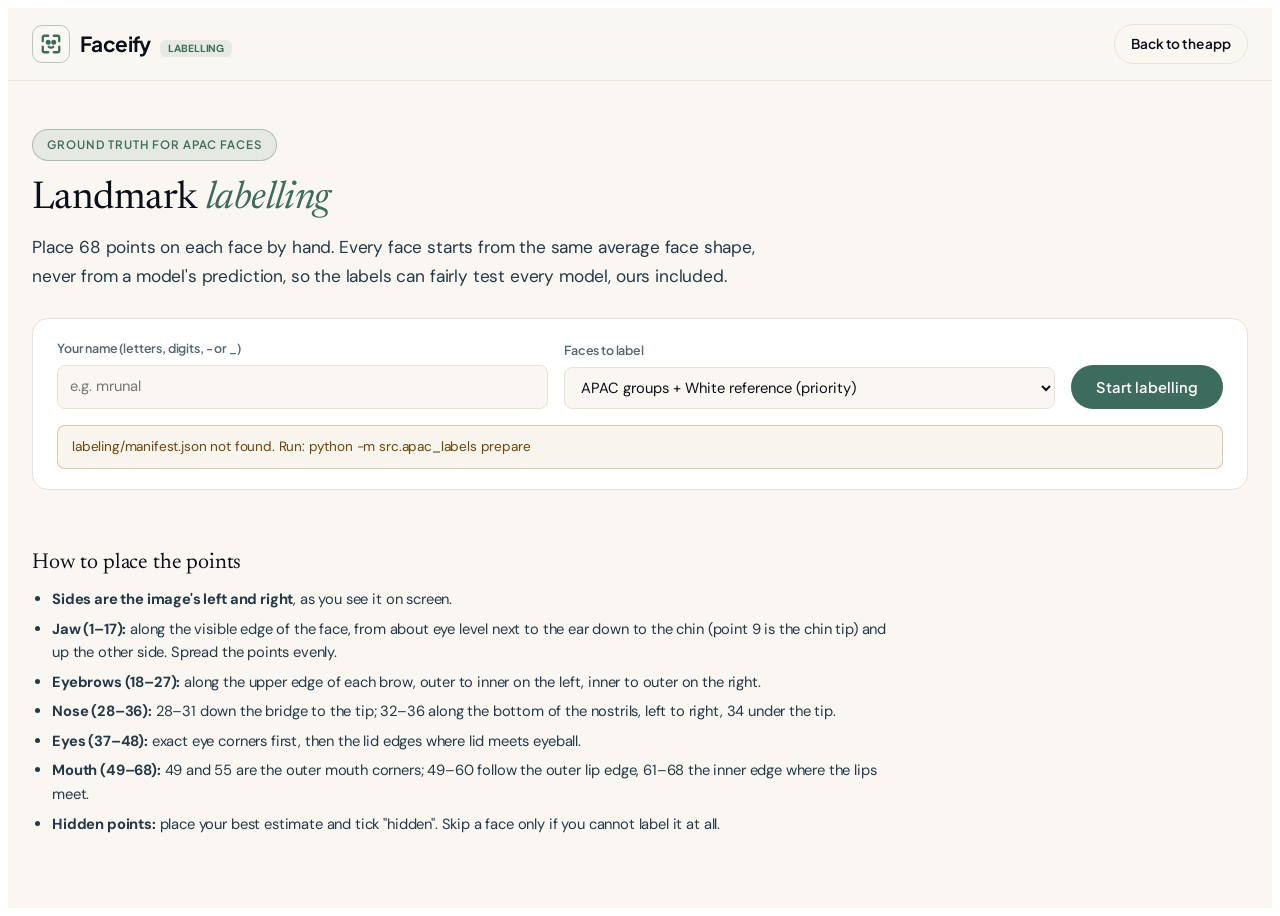
==== web/label.html @ a15f0c6a "Add a landmark labelling tool and per-group accuracy evaluation for APAC faces - web/label.html: 68-" ====
<!DOCTYPE html>
<html lang="en">
<head>
  <meta charset="UTF-8">
  <meta name="viewport" content="width=device-width, initial-scale=1.0">
  <title>Faceify | Landmark Labelling</title>
  <link rel="preconnect" href="https://fonts.googleapis.com">
  <link rel="preconnect" href="https://fonts.gstatic.com" crossorigin>
  <link href="https://fonts.googleapis.com/css2?family=DM+Sans:opsz,wght@9..40,400;9..40,500;9..40,600;9..40,700&family=Newsreader:ital,opsz,wght@0,6..72,400;0,6..72,500;1,6..72,400&family=Plus+Jakarta+Sans:wght@500;600;700&family=JetBrains+Mono:wght@400;500&display=swap" rel="stylesheet">
  <link rel="stylesheet" href="./styles/main.css">
  <link rel="stylesheet" href="./styles/label.css">
</head>
<body>
<div id="faceify-landmark-app">

  <header class="fcf-nav">
    <div class="fcf-container fcf-nav-inner">
      <a href="./index.html" class="fcf-logo">
        <div class="fcf-logo-icon">
          <svg width="22" height="22" viewBox="0 0 24 24" fill="none" stroke="currentColor" stroke-width="2.5" stroke-linecap="round" stroke-linejoin="round">
            <path d="M9 3H5a2 2 0 0 0-2 2v4m0 6v4a2 2 0 0 0 2 2h4m6 0h4a2 2 0 0 0 2-2v-4m0-6V5a2 2 0 0 0-2-2h-4"></path>
            <circle cx="9" cy="10" r="1.5" fill="currentColor"></circle>
            <circle cx="15" cy="10" r="1.5" fill="currentColor"></circle>
            <path d="M9.5 15a3.5 3.5 0 0 0 5 0"></path>
          </svg>
        </div>
        <div>
          <span class="fcf-logo-text">Faceify</span>
          <span class="fcf-logo-pill">Labelling</span>
        </div>
      </a>
      <div class="fcf-nav-cta-wrap">
        <a href="./index.html" class="fcf-btn fcf-btn-secondary fcf-btn-sm">Back to the app</a>
      </div>
    </div>
  </header>

  <main class="fcf-container lbl-page">

    <section class="lbl-intro">
      <div class="fcf-badge">Ground truth for APAC faces</div>
      <h1 class="fcf-title-md">Landmark <span class="fcf-cyan-text">labelling</span></h1>
      <p class="fcf-subtitle lbl-lead">
        Place 68 points on each face by hand. Every face starts from the same average face shape, never from a
        model's prediction, so the labels can fairly test every model, ours included.
      </p>
    </section>

    <!-- Setup -->
    <section class="lbl-setup" id="lbl-setup">
      <div class="lbl-field">
        <label for="lbl-annotator">Your name (letters, digits, - or _)</label>
        <input id="lbl-annotator" type="text" maxlength="40" autocomplete="off" placeholder="e.g. mrunal">
      </div>
      <div class="lbl-field">
        <label for="lbl-queue">Faces to label</label>
        <select id="lbl-queue">
          <option value="priority">APAC groups + White reference (priority)</option>
          <option value="all">All groups</option>
          <option value="second">Second opinion: faces someone else labelled</option>
          <option value="mine">Review my saved faces</option>
        </select>
      </div>
      <button class="fcf-btn fcf-btn-primary" id="lbl-start">Start labelling</button>
      <div class="lbl-server-note" id="lbl-server-note" hidden></div>
    </section>

    <section class="lbl-progress" id="lbl-progress" aria-label="Progress per group"></section>

    <!-- Workspace -->
    <section class="lbl-workspace" id="lbl-workspace" hidden>
      <div class="lbl-stage-wrap">
        <div class="lbl-stage-bar">
          <div class="lbl-face-meta">
            <span class="lbl-face-group" id="lbl-face-group">—</span>
            <span class="lbl-face-count" id="lbl-face-count">—</span>
          </div>
          <div class="lbl-tools">
            <button class="lbl-tool" id="lbl-zoom-out" title="Zoom out (-)">−</button>
            <button class="lbl-tool" id="lbl-zoom-fit" title="Fit (F)">Fit</button>
            <button class="lbl-tool" id="lbl-zoom-in" title="Zoom in (+)">+</button>
            <button class="lbl-tool" id="lbl-pan" title="Pan mode for touch screens (hold Space with a mouse)">Pan</button>
            <label class="lbl-check"><input type="checkbox" id="lbl-lines" checked> Lines</label>
            <label class="lbl-check"><input type="checkbox" id="lbl-numbers"> Numbers</label>
          </div>
        </div>
        <div class="lbl-stage" id="lbl-stage">
          <canvas id="lbl-canvas"></canvas>
          <canvas id="lbl-loupe" class="lbl-loupe" width="180" height="180"></canvas>
        </div>
        <p class="lbl-hint">
          <strong>Click</strong> to put the highlighted point there (then the next point is highlighted).
          <strong>Drag</strong> any point to move it. <strong>Scroll</strong> to zoom, <strong>Space + drag</strong> or right-drag to pan.
        </p>
      </div>

      <aside class="lbl-panel">
        <div class="lbl-card">
          <div class="fcf-metric-label">Current point</div>
          <div class="lbl-point-title"><span id="lbl-point-num">1</span> <span class="lbl-point-of">of 68</span></div>
          <div class="lbl-point-region" id="lbl-point-region">Jawline</div>
          <p class="lbl-point-desc" id="lbl-point-desc">—</p>
          <svg class="lbl-ref" id="lbl-ref" viewBox="-0.55 -0.5 1.1 1.05" aria-label="Where the current point is on a face"></svg>
          <div class="lbl-ref-sides"><span>image left</span><span>image right</span></div>
          <div class="lbl-row">
            <button class="fcf-btn fcf-btn-secondary fcf-btn-sm" id="lbl-prev-pt" title="Previous point (P or Shift+Tab)">← Point</button>
            <button class="fcf-btn fcf-btn-secondary fcf-btn-sm" id="lbl-next-pt" title="Next point (N or Tab)">Point →</button>
          </div>
          <label class="lbl-check lbl-occ"><input type="checkbox" id="lbl-occluded"> This point is hidden (O) — place your best estimate</label>
        </div>

        <div class="lbl-card">
          <div class="lbl-stats">
            <div><span class="fcf-metric-label">Moved</span><strong id="lbl-moved">0 / 68</strong></div>
            <div><span class="fcf-metric-label">Time</span><strong id="lbl-timer">0:00</strong></div>
          </div>
          <div class="lbl-row">
            <button class="fcf-btn fcf-btn-secondary fcf-btn-sm" id="lbl-undo" title="Undo (Ctrl+Z)">Undo</button>
            <button class="fcf-btn fcf-btn-secondary fcf-btn-sm" id="lbl-reset" title="Back to the starting shape">Reset</button>
          </div>
          <button class="fcf-btn fcf-btn-primary lbl-save" id="lbl-save" title="Save and next face (Enter)">Save &amp; next face</button>
          <div class="lbl-row">
            <button class="fcf-btn fcf-btn-secondary fcf-btn-sm" id="lbl-prev-face">← Face</button>
            <button class="fcf-btn fcf-btn-secondary fcf-btn-sm" id="lbl-next-face">Face →</button>
          </div>
          <div class="lbl-skip">
            <select id="lbl-skip-reason" aria-label="Reason for skipping">
              <option value="no_face">No face / wrong crop</option>
              <option value="multiple_faces">Several faces</option>
              <option value="too_occluded">Face mostly hidden</option>
              <option value="too_blurry">Too blurry to label</option>
              <option value="not_a_photo">Not a photo</option>
              <option value="other">Other</option>
            </select>
            <button class="fcf-btn fcf-btn-secondary fcf-btn-sm" id="lbl-skip">Skip face</button>
          </div>
          <div class="lbl-status" id="lbl-status" role="status"></div>
        </div>

        <details class="lbl-card lbl-keys">
          <summary>Keyboard shortcuts</summary>
          <dl>
            <dt>Enter</dt><dd>save &amp; next face</dd>
            <dt>N / Tab</dt><dd>next point</dd>
            <dt>P / Shift+Tab</dt><dd>previous point</dd>
            <dt>Arrows</dt><dd>nudge point 0.5 px (Shift: 2 px)</dd>
            <dt>O</dt><dd>mark point hidden</dd>
            <dt>Ctrl+Z</dt><dd>undo</dd>
            <dt>+ / − / F</dt><dd>zoom in / out / fit</dd>
          </dl>
        </details>

        <button class="fcf-btn fcf-btn-secondary fcf-btn-sm lbl-export" id="lbl-export">Download my labels (JSON)</button>
      </aside>
    </section>

    <section class="lbl-guide">
      <h2 class="fcf-title-sm">How to place the points</h2>
      <ul>
        <li><strong>Sides are the image's left and right</strong>, as you see it on screen.</li>
        <li><strong>Jaw (1–17):</strong> along the visible edge of the face, from about eye level next to the ear down
          to the chin (point 9 is the chin tip) and up the other side. Spread the points evenly.</li>
        <li><strong>Eyebrows (18–27):</strong> along the upper edge of each brow, outer to inner on the left, inner to outer on the right.</li>
        <li><strong>Nose (28–36):</strong> 28–31 down the bridge to the tip; 32–36 along the bottom of the nostrils, left to right, 34 under the tip.</li>
        <li><strong>Eyes (37–48):</strong> exact eye corners first, then the lid edges where lid meets eyeball.</li>
        <li><strong>Mouth (49–68):</strong> 49 and 55 are the outer mouth corners; 49–60 follow the outer lip edge, 61–68 the inner edge where the lips meet.</li>
        <li><strong>Hidden points:</strong> place your best estimate and tick "hidden". Skip a face only if you cannot label it at all.</li>
      </ul>
    </section>
  </main>
</div>
<script src="./js/label-app.js"></script>
</body>
</html>
---- web/styles/main.css ----
/**
 * Faceify AI Facial Landmark Analysis - Design System
 * ---------------------------------------------------
 * Warm editorial theme: cream paper (#FAF7F2), ink text (#0A0F1A), sage accent (#3D6B5E),
 * Newsreader serif display type over DM Sans body text, hairline borders, pill buttons.
 * Overlay colours (landmarks drawn on photos) stay saturated so they read on skin tones.
 */

:root {
  --faceify-bg-primary: #FAF7F2;
  --faceify-bg-darker: #FFFFFF;
  --faceify-bg-card: #F5F0E8;
  --faceify-bg-card-hover: #EFE8DC;
  --faceify-bg-input: #F5F0E8;
  --faceify-ink-bg: #0A0F1A;
  --faceify-on-ink: #FAF7F2;

  --faceify-cyan: #3D6B5E;
  --faceify-cyan-glow: rgba(61, 107, 94, 0.10);
  --faceify-sage-dark: #2E5A4E;
  --faceify-blue: #243847;
  --faceify-blue-light: #6B9E8F;
  --faceify-emerald: #2F7A55;
  --faceify-emerald-glow: rgba(47, 122, 85, 0.10);
  --faceify-amber: #A1660F;
  --faceify-crimson: #B4443A;

  --faceify-overlay-mp: #00B8D4;
  --faceify-overlay-mp-soft: rgba(0, 184, 212, 0.4);
  --faceify-overlay-gt: #10B981;
  --faceify-overlay-err: #EF4444;

  --faceify-text-primary: #0A0F1A;
  --faceify-text-secondary: #243847;
  --faceify-text-muted: #56656F;
  --faceify-text-dim: #6F7C85;

  --faceify-border: #E8E2D8;
  --faceify-border-cyan: rgba(61, 107, 94, 0.35);
  --faceify-border-active: #3D6B5E;

  --faceify-radius-sm: 8px;
  --faceify-radius-md: 12px;
  --faceify-radius-lg: 16px;
  --faceify-radius-xl: 20px;
  --faceify-radius-full: 9999px;

  --faceify-shadow-sm: 0 1px 2px rgba(10, 15, 26, 0.04);
  --faceify-shadow-md: 0 8px 24px rgba(10, 15, 26, 0.06);
  --faceify-shadow-lg: 0 16px 40px rgba(10, 15, 26, 0.07);
  --faceify-shadow-glow: 0 0 0 rgba(0, 0, 0, 0);

  --faceify-font: "DM Sans", system-ui, -apple-system, "Segoe UI", Roboto, Helvetica, Arial, sans-serif;
  --faceify-font-display: "Newsreader", Georgia, "Times New Roman", serif;
  --faceify-font-ui: "Plus Jakarta Sans", "DM Sans", system-ui, sans-serif;
  --faceify-font-mono: "JetBrains Mono", ui-monospace, SFMono-Regular, Menlo, Consolas, monospace;
}

/* Reset & Scoped Container */
#faceify-landmark-app {
  background-color: var(--faceify-bg-primary);
  color: var(--faceify-text-primary);
  font-family: var(--faceify-font);
  line-height: 1.6;
  letter-spacing: -0.01em;
  -webkit-font-smoothing: antialiased;
  min-height: 100vh;
  box-sizing: border-box;
  overflow-x: hidden;
}

#faceify-landmark-app *,
#faceify-landmark-app *::before,
#faceify-landmark-app *::after {
  box-sizing: inherit;
}

/* Typography Helpers */
.fcf-container {
  max-width: 1280px;
  margin: 0 auto;
  padding: 0 24px;
}

.fcf-section-header {
  text-align: center;
  margin-bottom: 48px;
}

.fcf-badge {
  display: inline-flex;
  align-items: center;
  gap: 8px;
  padding: 6px 14px;
  border-radius: var(--faceify-radius-full);
  font-size: 0.8rem;
  font-weight: 600;
  text-transform: uppercase;
  letter-spacing: 0.08em;
  background: var(--faceify-cyan-glow);
  color: var(--faceify-cyan);
  border: 1px solid var(--faceify-border-cyan);
  margin-bottom: 16px;
  font-family: var(--faceify-font-ui);
  font-size: 0.72rem;
}

.fcf-badge-emerald {
  background: var(--faceify-emerald-glow);
  color: var(--faceify-emerald);
  border-color: rgba(47, 122, 85, 0.3);
}

.fcf-badge-amber {
  background: rgba(161, 102, 15, 0.08);
  color: var(--faceify-amber);
  border-color: rgba(161, 102, 15, 0.3);
}

.fcf-title-lg {
  font-family: var(--faceify-font-display);
  font-size: 3.6rem;
  font-weight: 400;
  line-height: 1.08;
  letter-spacing: -0.02em;
  margin: 0 0 20px 0;
  color: var(--faceify-text-primary);
  text-wrap: balance;
}

.fcf-title-md {
  font-family: var(--faceify-font-display);
  font-size: 2.4rem;
  font-weight: 400;
  line-height: 1.15;
  letter-spacing: -0.015em;
  margin: 0 0 12px 0;
  color: var(--faceify-text-primary);
  text-wrap: balance;
}

.fcf-title-sm {
  font-family: var(--faceify-font-display);
  font-size: 1.35rem;
  font-weight: 400;
  margin: 0 0 8px 0;
  color: var(--faceify-text-primary);
}

.fcf-subtitle {
  font-size: 1.08rem;
  line-height: 1.65;
  color: var(--faceify-text-secondary);
  max-width: 720px;
  margin: 0 auto;
}

.fcf-cyan-text {
  color: var(--faceify-cyan);
}

.fcf-title-lg .fcf-cyan-text,
.fcf-title-md .fcf-cyan-text {
  font-style: italic;
}

/* Buttons */
.fcf-btn {
  display: inline-flex;
  align-items: center;
  justify-content: center;
  gap: 10px;
  padding: 12px 24px;
  font-family: var(--faceify-font-ui);
  font-size: 0.92rem;
  font-weight: 600;
  border-radius: var(--faceify-radius-full);
  text-decoration: none;
  cursor: pointer;
  transition: all 0.2s ease;
  border: 1px solid transparent;
}

.fcf-btn-primary {
  background: var(--faceify-cyan);
  color: var(--faceify-on-ink);
  box-shadow: var(--faceify-shadow-sm);
}

.fcf-btn-primary:hover {
  background: var(--faceify-sage-dark);
  transform: translateY(-1px);
  box-shadow: var(--faceify-shadow-md);
}

.fcf-btn-secondary {
  background: transparent;
  color: var(--faceify-text-primary);
  border: 1px solid var(--faceify-border);
}

.fcf-btn-secondary:hover {
  background: var(--faceify-bg-card);
  border-color: #D9D1C3;
  transform: translateY(-1px);
}

.fcf-btn-outline {
  background: transparent;
  color: var(--faceify-cyan);
  border: 1px solid var(--faceify-border-cyan);
}

.fcf-btn-outline:hover {
  background: var(--faceify-cyan-glow);
}

.fcf-btn-sm {
  padding: 8px 16px;
  font-size: 0.85rem;
}

/* ==============================================================
   1. NAVIGATION BAR
   ============================================================== */
.fcf-nav {
  position: sticky;
  top: 0;
  z-index: 100;
  background: rgba(250, 247, 242, 0.88);
  backdrop-filter: blur(16px);
  -webkit-backdrop-filter: blur(16px);
  border-bottom: 1px solid var(--faceify-border);
  padding: 16px 0;
}

.fcf-nav-inner {
  display: flex;
  align-items: center;
  justify-content: space-between;
}

.fcf-logo {
  display: flex;
  align-items: center;
  gap: 10px;
  text-decoration: none;
  color: var(--faceify-text-primary);
}

.fcf-logo-icon {
  width: 38px;
  height: 38px;
  border-radius: 10px;
  background: transparent;
  color: var(--faceify-cyan);
  border: 1px solid var(--faceify-border-cyan);
  display: flex;
  align-items: center;
  justify-content: center;
}

.fcf-logo-text {
  font-family: var(--faceify-font-ui);
  font-size: 1.3rem;
  font-weight: 700;
  letter-spacing: -0.03em;
}

.fcf-logo-pill {
  font-size: 0.65rem;
  text-transform: uppercase;
  background: var(--faceify-cyan-glow);
  color: var(--faceify-cyan);
  padding: 2px 8px;
  border-radius: 6px;
  margin-left: 6px;
  font-weight: 700;
}

.fcf-nav-links {
  display: flex;
  align-items: center;
  gap: 28px;
  list-style: none;
  margin: 0;
  padding: 0;
}

.fcf-nav-link {
  color: var(--faceify-text-secondary);
  text-decoration: none;
  font-family: var(--faceify-font-ui);
  font-size: 0.9rem;
  font-weight: 600;
  transition: color 0.2s;
  position: relative;
}

.fcf-nav-link:hover, .fcf-nav-link.active {
  color: var(--faceify-cyan);
}

.fcf-nav-cta-wrap {
  display: flex;
  align-items: center;
  gap: 16px;
}

.fcf-mobile-toggle {
  display: none;
  background: none;
  border: none;
  color: var(--faceify-text-primary);
  cursor: pointer;
  padding: 8px;
}

/* ==============================================================
   2. HERO SECTION
   ============================================================== */
.fcf-hero {
  padding: 88px 0 64px;
  position: relative;
}

.fcf-hero-grid {
  display: grid;
  grid-template-columns: 1.15fr 0.85fr;
  gap: 48px;
  align-items: center;
}

.fcf-hero-content {
  max-width: 640px;
}

.fcf-hero-actions {
  display: flex;
  gap: 16px;
  margin-top: 32px;
  flex-wrap: wrap;
}

.fcf-hero-preview {
  position: relative;
  border-radius: var(--faceify-radius-xl);
  background: var(--faceify-bg-card);
  border: 1px solid var(--faceify-border);
  box-shadow: var(--faceify-shadow-lg);
  overflow: hidden;
  padding: 12px;
}

.fcf-hero-canvas-wrap {
  position: relative;
  width: 100%;
  aspect-ratio: 1 / 1;
  border-radius: var(--faceify-radius-lg);
  overflow: hidden;
  background: var(--faceify-ink-bg);
  display: flex;
  align-items: center;
  justify-content: center;
}

.fcf-hero-canvas {
  width: 100%;
  height: 100%;
  display: block;
}

.fcf-hero-scan-line {
  position: absolute;
  top: 0;
  left: 0;
  right: 0;
  height: 2px;
  background: linear-gradient(90deg, transparent, var(--faceify-cyan), transparent);
  box-shadow: 0 0 16px var(--faceify-cyan);
  animation: fcf-scan 3.5s ease-in-out infinite;
  pointer-events: none;
}

@keyframes fcf-scan {
  0% { top: 0%; opacity: 0; }
  10% { opacity: 1; }
  90% { opacity: 1; }
  100% { top: 100%; opacity: 0; }
}

.fcf-hero-overlay-tag {
  position: absolute;
  bottom: 24px;
  left: 24px;
  background: rgba(10, 15, 26, 0.62);
  backdrop-filter: blur(8px);
  border: none;
  padding: 8px 14px;
  border-radius: var(--faceify-radius-md);
  font-size: 0.74rem;
  font-weight: 600;
  letter-spacing: 0.06em;
  text-transform: uppercase;
  color: var(--faceify-on-ink);
}

/* ==============================================================
   3. TRUST & PRIVACY BADGES
   ============================================================== */
.fcf-trust-bar {
  padding: 24px 0 48px;
}

.fcf-trust-grid {
  display: grid;
  grid-template-columns: repeat(4, 1fr);
  gap: 16px;
}

.fcf-trust-item {
  display: flex;
  align-items: center;
  gap: 14px;
  padding: 16px 20px;
  background: var(--faceify-bg-card);
  border: 1px solid var(--faceify-border);
  border-radius: var(--faceify-radius-md);
  transition: border-color 0.2s;
}

.fcf-trust-item:hover {
  border-color: var(--faceify-border-cyan);
}

.fcf-trust-icon {
  width: 40px;
  height: 40px;
  border-radius: 10px;
  background: var(--faceify-cyan-glow);
  color: var(--faceify-cyan);
  display: flex;
  align-items: center;
  justify-content: center;
  flex-shrink: 0;
}

.fcf-trust-title {
  font-size: 0.95rem;
  font-weight: 600;
  color: var(--faceify-text-primary);
  margin-bottom: 2px;
}

.fcf-trust-desc {
  font-size: 0.8rem;
  color: var(--faceify-text-muted);
  line-height: 1.3;
}

/* ==============================================================
   4. LIVE FACIAL LANDMARK DEMO (MAIN STUDIO)
   ============================================================== */
.fcf-studio-section {
  padding: 60px 0;
}

.fcf-studio-card {
  background: var(--faceify-bg-darker);
  border: 1px solid var(--faceify-border);
  border-radius: var(--faceify-radius-xl);
  box-shadow: var(--faceify-shadow-lg);
  overflow: hidden;
}

/* Studio Header & Source Switcher */
.fcf-studio-header {
  padding: 24px 32px;
  border-bottom: 1px solid var(--faceify-border);
  display: flex;
  align-items: center;
  justify-content: space-between;
  flex-wrap: wrap;
  gap: 16px;
  background: var(--faceify-bg-primary);
}

.fcf-tabs {
  display: flex;
  background: var(--faceify-bg-input);
  padding: 4px;
  border-radius: var(--faceify-radius-full);
  border: 1px solid var(--faceify-border);
  gap: 4px;
}

.fcf-tab-btn {
  background: transparent;
  border: none;
  color: var(--faceify-text-muted);
  font-size: 0.9rem;
  font-weight: 600;
  padding: 8px 18px;
  border-radius: var(--faceify-radius-full);
  font-family: var(--faceify-font-ui);
  cursor: pointer;
  display: flex;
  align-items: center;
  gap: 8px;
  transition: all 0.2s;
}

.fcf-tab-btn.active {
  background: var(--faceify-text-primary);
  color: var(--faceify-on-ink);
}

/* Model Selector Bar */
.fcf-model-select-bar {
  display: flex;
  align-items: center;
  gap: 16px;
  flex-wrap: wrap;
}

.fcf-model-pill {
  display: flex;
  align-items: center;
  gap: 8px;
  padding: 6px 14px;
  background: var(--faceify-bg-input);
  border: 1px solid var(--faceify-border);
  border-radius: var(--faceify-radius-md);
  font-size: 0.85rem;
  color: var(--faceify-text-secondary);
  cursor: pointer;
  transition: all 0.2s;
}

.fcf-model-pill.active {
  border-color: var(--faceify-cyan);
  background: var(--faceify-cyan-glow);
  color: var(--faceify-text-primary);
}

.fcf-compare-toggle {
  display: flex;
  align-items: center;
  gap: 8px;
  font-size: 0.85rem;
  font-weight: 600;
  color: var(--faceify-text-secondary);
  cursor: pointer;
}

.fcf-switch {
  position: relative;
  display: inline-block;
  width: 44px;
  height: 24px;
}

.fcf-switch input {
  opacity: 0;
  width: 0;
  height: 0;
}

.fcf-slider {
  position: absolute;
  cursor: pointer;
  top: 0; left: 0; right: 0; bottom: 0;
  background-color: var(--faceify-bg-input);
  border: 1px solid var(--faceify-border);
  transition: .3s;
  border-radius: 24px;
}

.fcf-slider:before {
  position: absolute;
  content: "";
  height: 16px;
  width: 16px;
  left: 3px;
  bottom: 3px;
  background-color: var(--faceify-text-muted);
  transition: .3s;
  border-radius: 50%;
}

input:checked + .fcf-slider {
  background-color: var(--faceify-cyan);
  border-color: var(--faceify-cyan);
}

input:checked + .fcf-slider:before {
  transform: translateX(20px);
  background-color: #FFFFFF;
}

/* Studio Canvas Workspace */
.fcf-studio-body {
  display: grid;
  grid-template-columns: 1fr 340px;
  min-height: 580px;
}

.fcf-viewport-area {
  position: relative;
  background: var(--faceify-bg-card);
  display: flex;
  flex-direction: column;
  align-items: center;
  justify-content: center;
  overflow: hidden;
  padding: 24px;
  border-right: 1px solid var(--faceify-border);
}

/* Single Viewport */
.fcf-canvas-stage {
  position: relative;
  max-width: 100%;
  max-height: 520px;
  display: flex;
  align-items: center;
  justify-content: center;
  border-radius: var(--faceify-radius-md);
  overflow: hidden;
  background: var(--faceify-ink-bg);
  box-shadow: var(--faceify-shadow-md);
}

.fcf-hidden-video, .fcf-hidden-img {
  display: none;
}

.fcf-primary-canvas {
  display: block;
  max-width: 100%;
  max-height: 520px;
  object-fit: contain;
}

/* Compare Split Mode */
.fcf-compare-stage {
  display: none;
  grid-template-columns: 1fr 1fr;
  gap: 16px;
  width: 100%;
}

.fcf-compare-panel {
  position: relative;
  background: var(--faceify-bg-darker);
  border: 1px solid var(--faceify-border);
  border-radius: var(--faceify-radius-md);
  overflow: hidden;
  display: flex;
  flex-direction: column;
}

.fcf-compare-label {
  padding: 8px 14px;
  font-size: 0.8rem;
  font-weight: 700;
  background: var(--faceify-bg-darker);
  color: var(--faceify-text-primary);
  border-bottom: 1px solid var(--faceify-border);
  display: flex;
  align-items: center;
  justify-content: space-between;
}

.fcf-compare-canvas {
  width: 100%;
  height: auto;
  aspect-ratio: 1 / 1;
  display: block;
}

/* Upload Dropzone */
.fcf-upload-dropzone {
  display: none;
  position: absolute;
  top: 24px; left: 24px; right: 24px; bottom: 24px;
  background: rgba(250, 247, 242, 0.96);
  backdrop-filter: blur(8px);
  border: 2px dashed var(--faceify-border-cyan);
  border-radius: var(--faceify-radius-lg);
  flex-direction: column;
  align-items: center;
  justify-content: center;
  text-align: center;
  padding: 32px;
  cursor: pointer;
  z-index: 10;
  transition: all 0.2s;
}

.fcf-upload-dropzone:hover, .fcf-upload-dropzone.dragover {
  border-color: var(--faceify-cyan);
  background: rgba(245, 240, 232, 0.98);
}

.fcf-upload-icon {
  width: 64px;
  height: 64px;
  border-radius: 16px;
  background: var(--faceify-cyan-glow);
  color: var(--faceify-cyan);
  display: flex;
  align-items: center;
  justify-content: center;
  margin-bottom: 16px;
}

/* Viewport Controls Bar */
.fcf-viewport-controls {
  position: absolute;
  bottom: 32px;
  background: rgba(255, 255, 255, 0.92);
  backdrop-filter: blur(12px);
  box-shadow: var(--faceify-shadow-md);
  border: 1px solid var(--faceify-border);
  border-radius: var(--faceify-radius-full);
  padding: 6px 14px;
  display: flex;
  align-items: center;
  gap: 12px;
  z-index: 5;
}

.fcf-icon-btn {
  background: transparent;
  border: none;
  color: var(--faceify-text-secondary);
  cursor: pointer;
  padding: 6px;
  border-radius: 50%;
  display: flex;
  align-items: center;
  justify-content: center;
  transition: all 0.2s;
}

.fcf-icon-btn:hover, .fcf-icon-btn.active {
  color: var(--faceify-cyan);
  background: var(--faceify-cyan-glow);
}

/* Right Metrics Sidebar */
.fcf-studio-sidebar {
  background: var(--faceify-bg-darker);
  padding: 24px;
  display: flex;
  flex-direction: column;
  gap: 20px;
  overflow-y: auto;
}

.fcf-metric-card {
  background: var(--faceify-bg-card);
  border: 1px solid var(--faceify-border);
  border-radius: var(--faceify-radius-md);
  padding: 16px;
}

.fcf-metric-label {
  font-size: 0.75rem;
  text-transform: uppercase;
  font-weight: 600;
  letter-spacing: 0.08em;
  font-family: var(--faceify-font-ui);
  color: var(--faceify-text-muted);
  margin-bottom: 6px;
  display: flex;
  justify-content: space-between;
  align-items: center;
}

.fcf-metric-val {
  font-family: var(--faceify-font-display);
  font-size: 1.85rem;
  font-weight: 400;
  color: var(--faceify-text-primary);
  line-height: 1.1;
  font-variant-numeric: tabular-nums;
}

.fcf-metric-sub {
  font-size: 0.78rem;
  color: var(--faceify-text-muted);
  margin-top: 4px;
}

/* Layer Toggle Checkboxes */
.fcf-layers-group {
  display: flex;
  flex-direction: column;
  gap: 10px;
}

.fcf-layer-check {
  display: flex;
  align-items: center;
  justify-content: space-between;
  font-size: 0.85rem;
  color: var(--faceify-text-secondary);
}

.fcf-layer-check label {
  cursor: pointer;
  display: flex;
  align-items: center;
  gap: 8px;
}

.fcf-dot-indicator {
  width: 10px;
  height: 10px;
  border-radius: 50%;
  display: inline-block;
}

/* ==============================================================
   5. GROUND TRUTH COMPARISON SECTION
   ============================================================== */
.fcf-gt-section {
  padding: 60px 0;
  background: var(--faceify-bg-card);
  border-top: 1px solid var(--faceify-border);
  border-bottom: 1px solid var(--faceify-border);
}

.fcf-gt-grid {
  display: grid;
  grid-template-columns: repeat(4, 1fr);
  gap: 20px;
  margin-bottom: 32px;
}

.fcf-gt-card {
  background: var(--faceify-bg-darker);
  border: 1px solid var(--faceify-border);
  border-radius: var(--faceify-radius-md);
  padding: 20px;
  position: relative;
  overflow: hidden;
}

.fcf-gt-card::before {
  content: "";
  position: absolute;
  top: 0; left: 0; right: 0; height: 3px;
  background: var(--faceify-cyan);
}

.fcf-gt-card-emerald::before {
  background: var(--faceify-emerald);
}

.fcf-gt-formula-box {
  background: var(--faceify-bg-darker);
  border: 1px solid var(--faceify-border);
  border-radius: var(--faceify-radius-md);
  padding: 20px 24px;
  margin-top: 24px;
  font-size: 0.88rem;
  color: var(--faceify-text-secondary);
  display: flex;
  align-items: center;
  justify-content: space-between;
  flex-wrap: wrap;
  gap: 16px;
}

/* ==============================================================
   6. DATASET BENCHMARK GALLERY
   ============================================================== */
.fcf-gallery-section {
  padding: 72px 0;
}

.fcf-gallery-grid {
  display: grid;
  grid-template-columns: repeat(4, 1fr);
  gap: 24px;
}

.fcf-gallery-card {
  background: var(--faceify-bg-card);
  border: 1px solid var(--faceify-border);
  border-radius: var(--faceify-radius-lg);
  overflow: hidden;
  transition: all 0.25s ease;
  display: flex;
  flex-direction: column;
}

.fcf-gallery-card:hover {
  border-color: var(--faceify-border-cyan);
  transform: translateY(-4px);
  box-shadow: var(--faceify-shadow-md);
}

.fcf-gallery-thumb-wrap {
  position: relative;
  width: 100%;
  aspect-ratio: 1 / 1;
  background: var(--faceify-ink-bg);
  overflow: hidden;
}

.fcf-gallery-img {
  width: 100%;
  height: 100%;
  object-fit: cover;
  transition: transform 0.3s;
}

.fcf-gallery-card:hover .fcf-gallery-img {
  transform: scale(1.04);
}

.fcf-gallery-tag {
  position: absolute;
  top: 12px;
  left: 12px;
  background: rgba(10, 15, 26, 0.62);
  backdrop-filter: blur(8px);
  padding: 4px 10px;
  border-radius: 8px;
  font-size: 0.68rem;
  font-weight: 600;
  letter-spacing: 0.06em;
  text-transform: uppercase;
  color: var(--faceify-on-ink);
  border: none;
}

.fcf-gallery-body {
  padding: 18px;
  display: flex;
  flex-direction: column;
  flex-grow: 1;
}

.fcf-gallery-title {
  font-family: var(--faceify-font-display);
  font-size: 1.2rem;
  font-weight: 400;
  color: var(--faceify-text-primary);
  margin-bottom: 4px;
}

.fcf-gallery-meta {
  font-size: 0.8rem;
  color: var(--faceify-text-muted);
  margin-bottom: 16px;
  line-height: 1.4;
}

.fcf-gallery-metrics-row {
  display: flex;
  justify-content: space-between;
  background: var(--faceify-bg-input);
  padding: 10px 12px;
  border-radius: var(--faceify-radius-sm);
  margin-bottom: 16px;
  font-size: 0.8rem;
}

/* Custom Dataset Upload Dropzone */
.fcf-dataset-upload-box {
  background: var(--faceify-bg-card);
  border: 1px dashed var(--faceify-border-cyan);
  border-radius: var(--faceify-radius-lg);
  padding: 24px;
  margin-top: 32px;
  text-align: center;
  display: flex;
  flex-direction: column;
  align-items: center;
  gap: 12px;
}

/* ==============================================================
   7. COORDINATES TABLE SECTION
   ============================================================== */
.fcf-coords-section {
  padding: 60px 0;
}

.fcf-coords-box {
  background: var(--faceify-bg-darker);
  border: 1px solid var(--faceify-border);
  border-radius: var(--faceify-radius-lg);
  overflow: hidden;
}

.fcf-coords-header {
  padding: 18px 24px;
  border-bottom: 1px solid var(--faceify-border);
  display: flex;
  align-items: center;
  justify-content: space-between;
  flex-wrap: wrap;
  gap: 16px;
}

.fcf-coords-search {
  background: var(--faceify-bg-input);
  border: 1px solid var(--faceify-border);
  color: var(--faceify-text-primary);
  padding: 8px 14px;
  border-radius: var(--faceify-radius-sm);
  font-size: 0.85rem;
  width: 240px;
}

.fcf-table-scroll {
  max-height: 380px;
  overflow-y: auto;
}

.fcf-table {
  width: 100%;
  border-collapse: collapse;
  font-size: 0.85rem;
  font-family: var(--faceify-font-mono);
}

.fcf-table th {
  position: sticky;
  top: 0;
  background: var(--faceify-bg-darker);
  padding: 12px 18px;
  text-align: left;
  font-size: 0.72rem;
  font-weight: 600;
  letter-spacing: 0.08em;
  text-transform: uppercase;
  color: var(--faceify-text-muted);
  border-bottom: 1px solid var(--faceify-border);
  font-family: var(--faceify-font);
}

.fcf-table td {
  padding: 10px 18px;
  border-bottom: 1px solid var(--faceify-border);
  color: var(--faceify-text-secondary);
}

.fcf-table tr:hover td {
  background: var(--faceify-cyan-glow);
  color: var(--faceify-text-primary);
}

/* ==============================================================
   8. WHY THIS MATTERS & HOW IT WORKS
   ============================================================== */
.fcf-info-section {
  padding: 72px 0;
}

.fcf-cards-grid-4 {
  display: grid;
  grid-template-columns: repeat(4, 1fr);
  gap: 24px;
}

.fcf-feature-card {
  background: var(--faceify-bg-card);
  border: 1px solid var(--faceify-border);
  border-radius: var(--faceify-radius-lg);
  padding: 28px;
  transition: all 0.25s;
}

.fcf-feature-card:hover {
  border-color: var(--faceify-border-cyan);
  transform: translateY(-4px);
}

.fcf-feature-icon {
  width: 48px;
  height: 48px;
  border-radius: 12px;
  background: var(--faceify-cyan-glow);
  color: var(--faceify-cyan);
  display: flex;
  align-items: center;
  justify-content: center;
  margin-bottom: 20px;
}

/* Workflow 4 Steps */
.fcf-workflow-grid {
  display: grid;
  grid-template-columns: repeat(4, 1fr);
  gap: 20px;
  position: relative;
  margin-top: 40px;
}

.fcf-step-card {
  background: var(--faceify-bg-darker);
  border: 1px solid var(--faceify-border);
  border-radius: var(--faceify-radius-md);
  padding: 24px;
  position: relative;
}

.fcf-step-num {
  font-family: var(--faceify-font-display);
  font-style: italic;
  font-size: 2.4rem;
  font-weight: 400;
  color: var(--faceify-cyan);
  line-height: 1;
  margin-bottom: 12px;
}

/* ==============================================================
   9. APAC MODEL & RESEARCH STATUS
   ============================================================== */
.fcf-apac-section {
  padding: 72px 0;
  background: var(--faceify-bg-card);
  border-top: 1px solid var(--faceify-border);
}

.fcf-regions-grid {
  display: grid;
  grid-template-columns: repeat(3, 1fr);
  gap: 24px;
  margin-bottom: 48px;
}

.fcf-region-card {
  background: var(--faceify-bg-card);
  border: 1px solid var(--faceify-border);
  border-radius: var(--faceify-radius-lg);
  padding: 24px;
}

.fcf-status-tracker {
  background: var(--faceify-bg-darker);
  border: 1px solid var(--faceify-border);
  border-radius: var(--faceify-radius-xl);
  padding: 32px;
}

.fcf-stages-flow {
  display: grid;
  grid-template-columns: repeat(4, 1fr);
  gap: 16px;
  margin-top: 24px;
}

.fcf-stage-item {
  background: var(--faceify-bg-input);
  border: 1px solid var(--faceify-border);
  border-radius: var(--faceify-radius-md);
  padding: 16px;
  display: flex;
  flex-direction: column;
  gap: 8px;
}

.fcf-stage-item.done {
  border-color: rgba(47, 122, 85, 0.35);
  background: var(--faceify-emerald-glow);
}

.fcf-stage-item.in-progress {
  border-color: var(--faceify-border-cyan);
  background: var(--faceify-cyan-glow);
}

/* ==============================================================
   10. CONSULTATION CTA & FOOTER
   ============================================================== */
.fcf-cta-section {
  padding: 80px 0;
  text-align: center;
}

.fcf-cta-box {
  max-width: 760px;
  margin: 0 auto;
  background: var(--faceify-bg-darker);
  border: 1px solid var(--faceify-border);
  box-shadow: var(--faceify-shadow-lg);
  border-radius: var(--faceify-radius-xl);
  padding: 48px;
}

.fcf-footer {
  background: var(--faceify-bg-primary);
  border-top: 1px solid var(--faceify-border);
  padding: 48px 0 32px;
  font-size: 0.88rem;
  color: var(--faceify-text-muted);
}

.fcf-footer-grid {
  display: grid;
  grid-template-columns: 2fr 1fr 1fr 1fr;
  gap: 40px;
  margin-bottom: 40px;
}

.fcf-footer-links {
  list-style: none;
  padding: 0;
  margin: 0;
  display: flex;
  flex-direction: column;
  gap: 10px;
}

.fcf-footer-links a {
  color: var(--faceify-text-muted);
  text-decoration: none;
  transition: color 0.2s;
}

.fcf-footer-links a:hover {
  color: var(--faceify-cyan);
}

.fcf-disclaimer-bar {
  border-top: 1px solid var(--faceify-border);
  padding-top: 24px;
  text-align: center;
  font-size: 0.8rem;
  color: var(--faceify-text-dim);
}

/* ==============================================================
   RESPONSIVE BREAKPOINTS
   ============================================================== */
@media (max-width: 1024px) {
  .fcf-hero-grid {
    grid-template-columns: 1fr;
    text-align: center;
  }
  .fcf-hero-content {
    max-width: 100%;
  }
  .fcf-hero-actions {
    justify-content: center;
  }
  .fcf-hero-preview {
    max-width: 480px;
    margin: 0 auto;
  }
  .fcf-trust-grid, .fcf-gallery-grid, .fcf-cards-grid-4, .fcf-workflow-grid, .fcf-stages-flow, .fcf-gt-grid {
    grid-template-columns: repeat(2, 1fr);
  }
  .fcf-regions-grid {
    grid-template-columns: 1fr;
  }
  .fcf-studio-body {
    grid-template-columns: 1fr;
  }
  .fcf-viewport-area {
    border-right: none;
    border-bottom: 1px solid var(--faceify-border);
  }
  .fcf-footer-grid {
    grid-template-columns: 1fr 1fr;
  }
}

@media (max-width: 768px) {
  .fcf-nav-links, .fcf-nav-cta-wrap .fcf-btn {
    display: none;
  }
  .fcf-mobile-toggle {
    display: block;
  }
  .fcf-nav-links.mobile-open {
    display: flex;
    flex-direction: column;
    position: absolute;
    top: 100%;
    left: 0;
    right: 0;
    background: var(--faceify-bg-primary);
    padding: 24px;
    border-bottom: 1px solid var(--faceify-border);
    gap: 18px;
  }
  .fcf-title-lg {
    font-size: 2.5rem;
  }
  .fcf-title-md {
    font-size: 1.9rem;
  }
  .fcf-trust-grid, .fcf-gallery-grid, .fcf-cards-grid-4, .fcf-workflow-grid, .fcf-stages-flow, .fcf-gt-grid {
    grid-template-columns: 1fr;
  }
  .fcf-footer-grid {
    grid-template-columns: 1fr;
  }
  .fcf-compare-stage {
    grid-template-columns: 1fr;
  }
}

/* ==============================================================
   APAC-FACE INTEGRATION: model status, model comparison, measured benchmark
   ============================================================== */
.fcf-model-status {
  border-radius: var(--faceify-radius-md);
  padding: 12px 20px;
  margin-bottom: 20px;
  font-size: 0.9rem;
  border: 1px solid var(--faceify-border);
}
.fcf-model-status-amber { background: rgba(161, 102, 15, 0.07); border-color: rgba(161, 102, 15, 0.3); color: #6E4509; }
.fcf-model-status-emerald { background: var(--faceify-emerald-glow); border-color: rgba(47, 122, 85, 0.3); color: #1F5A3E; }
.fcf-model-status-crimson { background: rgba(180, 68, 58, 0.07); border-color: rgba(180, 68, 58, 0.3); color: #8E2F27; }

.fcf-emerald-text { color: var(--faceify-emerald); }

.fcf-gt-model-line {
  text-align: center;
  color: var(--faceify-text-secondary);
  font-size: 0.9rem;
  margin: -8px 0 16px 0;
}
.fcf-gt-model-line strong { color: var(--faceify-text-primary); }

.fcf-gt-compare { margin-top: 8px; }
.fcf-gt-compare-summary {
  margin: 0;
  padding: 14px 20px;
  font-size: 0.88rem;
  color: var(--faceify-text-secondary);
}
.fcf-table td.fcf-win {
  color: var(--faceify-emerald);
  font-weight: 700;
}
.fcf-table td.fcf-win::after { content: " ✓"; }

/* Horizontal bar chart: values are always printed next to the bars */
.fcf-bar-chart { padding: 20px 24px; display: flex; flex-direction: column; gap: 14px; }
.fcf-bar-row { display: grid; grid-template-columns: 220px 1fr 72px; align-items: center; gap: 14px; }
.fcf-bar-label { color: var(--faceify-text-secondary); font-size: 0.88rem; }
.fcf-bar-value { color: var(--faceify-text-primary); font-family: var(--faceify-font-mono); font-size: 0.9rem; text-align: right; }
.fcf-bar-track { height: 22px; }
.fcf-bar { height: 100%; border-radius: 0 4px 4px 0; min-width: 2px; }
.fcf-bar-mp { background: #5B7A8C; }
.fcf-bar-mp-cal {
  background: repeating-linear-gradient(45deg, #5B7A8C 0 6px, rgba(91, 122, 140, 0.4) 6px 12px);
}
.fcf-bar-apac { background: var(--faceify-cyan); }

.fcf-bench-tables {
  display: grid;
  grid-template-columns: 1fr 1fr;
  gap: 20px;
  margin-top: 24px;
}

@media (max-width: 1024px) {
  .fcf-bench-tables { grid-template-columns: 1fr; }
}
@media (max-width: 768px) {
  .fcf-bar-row { grid-template-columns: 1fr 64px; }
  .fcf-bar-label { grid-column: 1 / -1; }
}
.fcf-bar-apac-std {
  background: repeating-linear-gradient(45deg, #3D6B5E 0 6px, rgba(61, 107, 94, 0.4) 6px 12px);
}

/* Take Photo: capture controls over the live camera preview */
.fcf-capture-bar {
  display: none;
  position: absolute;
  left: 50%;
  bottom: 20px;
  transform: translateX(-50%);
  gap: 10px;
  z-index: 5;
  background: rgba(255, 255, 255, 0.92);
  border: 1px solid var(--faceify-border);
  box-shadow: var(--faceify-shadow-md);
  border-radius: var(--faceify-radius-full);
  padding: 8px 12px;
}
.fcf-capture-bar.active { display: flex; }
.fcf-viewport-area.fcf-drop-hover { outline: 2px dashed var(--faceify-cyan); outline-offset: -8px; }

/* Editorial details: serif sub-headings, generous section rhythm, sage focus and checkboxes */
.fcf-section-header { margin-bottom: 56px; }
.fcf-studio-section, .fcf-gt-section, .fcf-coords-section { padding: 72px 0; }
#faceify-landmark-app h4, #faceify-landmark-app h5 { font-family: var(--faceify-font-display); font-weight: 400; }
#faceify-landmark-app ::selection { background: rgba(61, 107, 94, 0.2); }
#faceify-landmark-app input[type="checkbox"] { accent-color: var(--faceify-cyan); }
#faceify-landmark-app :focus-visible { outline: 2px solid var(--faceify-cyan); outline-offset: 2px; }
---- web/styles/label.css ----
/* Faceify labelling tool - builds on the tokens in main.css */

.lbl-page { padding-top: 48px; padding-bottom: 72px; }
.lbl-intro { margin-bottom: 28px; }
.lbl-lead { margin: 0; max-width: 760px; }

.lbl-setup {
  display: flex; flex-wrap: wrap; align-items: flex-end; gap: 16px;
  background: var(--faceify-bg-darker); border: 1px solid var(--faceify-border);
  border-radius: var(--faceify-radius-lg); padding: 20px 24px; margin-bottom: 16px;
}
.lbl-field { display: flex; flex-direction: column; gap: 6px; min-width: 220px; flex: 1 1 220px; }
.lbl-field label { font-family: var(--faceify-font-ui); font-size: 0.78rem; font-weight: 600; color: var(--faceify-text-muted); }
.lbl-field input, .lbl-field select, .lbl-skip select {
  font: inherit; font-size: 0.92rem; color: var(--faceify-text-primary);
  background: var(--faceify-bg-primary); border: 1px solid var(--faceify-border);
  border-radius: var(--faceify-radius-sm); padding: 9px 12px;
}
.lbl-server-note {
  flex-basis: 100%; font-size: 0.85rem; color: #6E4509;
  background: rgba(161, 102, 15, 0.07); border: 1px solid rgba(161, 102, 15, 0.3);
  border-radius: var(--faceify-radius-sm); padding: 10px 14px;
}

.lbl-progress { display: grid; grid-template-columns: repeat(auto-fill, minmax(170px, 1fr)); gap: 10px; margin-bottom: 24px; }
.lbl-prog { background: var(--faceify-bg-darker); border: 1px solid var(--faceify-border); border-radius: var(--faceify-radius-md); padding: 10px 12px; opacity: 0.75; }
.lbl-prog-priority { opacity: 1; border-color: var(--faceify-border-cyan); }
.lbl-prog-head { display: flex; justify-content: space-between; font-size: 0.8rem; font-weight: 600; gap: 8px; }
.lbl-prog-head span:last-child { font-variant-numeric: tabular-nums; color: var(--faceify-text-muted); }
.lbl-prog-track { height: 6px; background: var(--faceify-bg-card); border-radius: 99px; margin: 8px 0 4px; overflow: hidden; }
.lbl-prog-fill { height: 100%; background: var(--faceify-cyan); border-radius: 99px; }
.lbl-prog-sub { font-size: 0.72rem; color: var(--faceify-text-muted); }

.lbl-workspace { display: grid; grid-template-columns: minmax(0, 1fr) 330px; gap: 20px; align-items: start; }
.lbl-workspace[hidden] { display: none; }
.lbl-stage-wrap { background: var(--faceify-bg-darker); border: 1px solid var(--faceify-border); border-radius: var(--faceify-radius-lg); overflow: hidden; }
.lbl-stage-bar { display: flex; justify-content: space-between; align-items: center; flex-wrap: wrap; gap: 10px; padding: 12px 16px; border-bottom: 1px solid var(--faceify-border); }
.lbl-face-meta { display: flex; flex-direction: column; }
.lbl-face-group { font-family: var(--faceify-font-display); font-size: 1.25rem; }
.lbl-face-count { font-size: 0.78rem; color: var(--faceify-text-muted); }
.lbl-tools { display: flex; align-items: center; gap: 6px; flex-wrap: wrap; }
.lbl-tool {
  font-family: var(--faceify-font-ui); font-weight: 600; font-size: 0.85rem; min-width: 36px; height: 32px; padding: 0 10px;
  border: 1px solid var(--faceify-border); background: var(--faceify-bg-primary); color: var(--faceify-text-primary);
  border-radius: var(--faceify-radius-full); cursor: pointer;
}
.lbl-tool:hover { background: var(--faceify-bg-card); }
.lbl-tool.active { background: var(--faceify-text-primary); color: var(--faceify-on-ink); }
.lbl-check { display: inline-flex; align-items: center; gap: 6px; font-size: 0.82rem; color: var(--faceify-text-secondary); cursor: pointer; margin-left: 6px; }

.lbl-stage { position: relative; height: min(72vh, 720px); min-height: 360px; background: var(--faceify-ink-bg); }
.lbl-stage canvas#lbl-canvas { display: block; width: 100%; height: 100%; cursor: crosshair; touch-action: none; }
.lbl-loupe {
  position: absolute; top: 12px; right: 12px; width: 180px; height: 180px; display: none; pointer-events: none;
  border-radius: var(--faceify-radius-md); border: 2px solid #ffffff; box-shadow: var(--faceify-shadow-lg);
}
.lbl-hint { margin: 0; padding: 10px 16px; font-size: 0.8rem; color: var(--faceify-text-muted); border-top: 1px solid var(--faceify-border); }

.lbl-panel { display: flex; flex-direction: column; gap: 14px; position: sticky; top: 88px; }
.lbl-card { background: var(--faceify-bg-darker); border: 1px solid var(--faceify-border); border-radius: var(--faceify-radius-lg); padding: 16px; display: flex; flex-direction: column; gap: 10px; }
.lbl-point-title { font-family: var(--faceify-font-display); font-size: 2rem; line-height: 1; }
.lbl-point-of { font-size: 1rem; color: var(--faceify-text-muted); }
.lbl-point-region { font-family: var(--faceify-font-ui); font-weight: 700; font-size: 0.85rem; }
.lbl-point-desc { margin: 0; font-size: 0.9rem; color: var(--faceify-text-secondary); min-height: 3.2em; }
.lbl-ref { width: 100%; aspect-ratio: 1.1 / 1.05; background: var(--faceify-bg-primary); border-radius: var(--faceify-radius-md); }
.lbl-ref-sides { display: flex; justify-content: space-between; font-size: 0.7rem; color: var(--faceify-text-muted); text-transform: uppercase; letter-spacing: 0.06em; margin-top: -4px; }
.lbl-row { display: flex; gap: 8px; }
.lbl-row .fcf-btn { flex: 1; }
.lbl-occ { margin-left: 0; line-height: 1.35; }
.lbl-stats { display: flex; gap: 16px; }
.lbl-stats > div { display: flex; flex-direction: column; flex: 1; }
.lbl-stats strong { font-family: var(--faceify-font-display); font-weight: 400; font-size: 1.4rem; font-variant-numeric: tabular-nums; }
.lbl-save { width: 100%; }
.lbl-skip { display: flex; gap: 8px; }
.lbl-skip select { flex: 1; min-width: 0; padding: 6px 10px; font-size: 0.82rem; }
.lbl-status { font-size: 0.8rem; min-height: 1.2em; color: var(--faceify-text-muted); }
.lbl-status[data-kind="ok"] { color: #1F5A3E; }
.lbl-status[data-kind="warn"] { color: #6E4509; }
.lbl-status[data-kind="error"] { color: #8E2F27; }
.lbl-keys summary { cursor: pointer; font-family: var(--faceify-font-ui); font-weight: 600; font-size: 0.85rem; }
.lbl-keys dl { display: grid; grid-template-columns: auto 1fr; gap: 4px 12px; margin: 6px 0 0; font-size: 0.8rem; }
.lbl-keys dt { font-family: var(--faceify-font-mono); color: var(--faceify-text-primary); }
.lbl-keys dd { margin: 0; color: var(--faceify-text-muted); }
.lbl-export { align-self: flex-start; }

.lbl-guide { margin-top: 40px; max-width: 860px; }
.lbl-guide ul { margin: 0; padding-left: 20px; color: var(--faceify-text-secondary); font-size: 0.92rem; display: flex; flex-direction: column; gap: 6px; }

@media (max-width: 1024px) {
  .lbl-workspace { grid-template-columns: 1fr; }
  .lbl-panel { position: static; }
  .lbl-stage { height: 64vh; }
}
@media (max-width: 600px) {
  .lbl-stage { height: 56vh; min-height: 300px; }
  .lbl-loupe { width: 120px; height: 120px; }
}
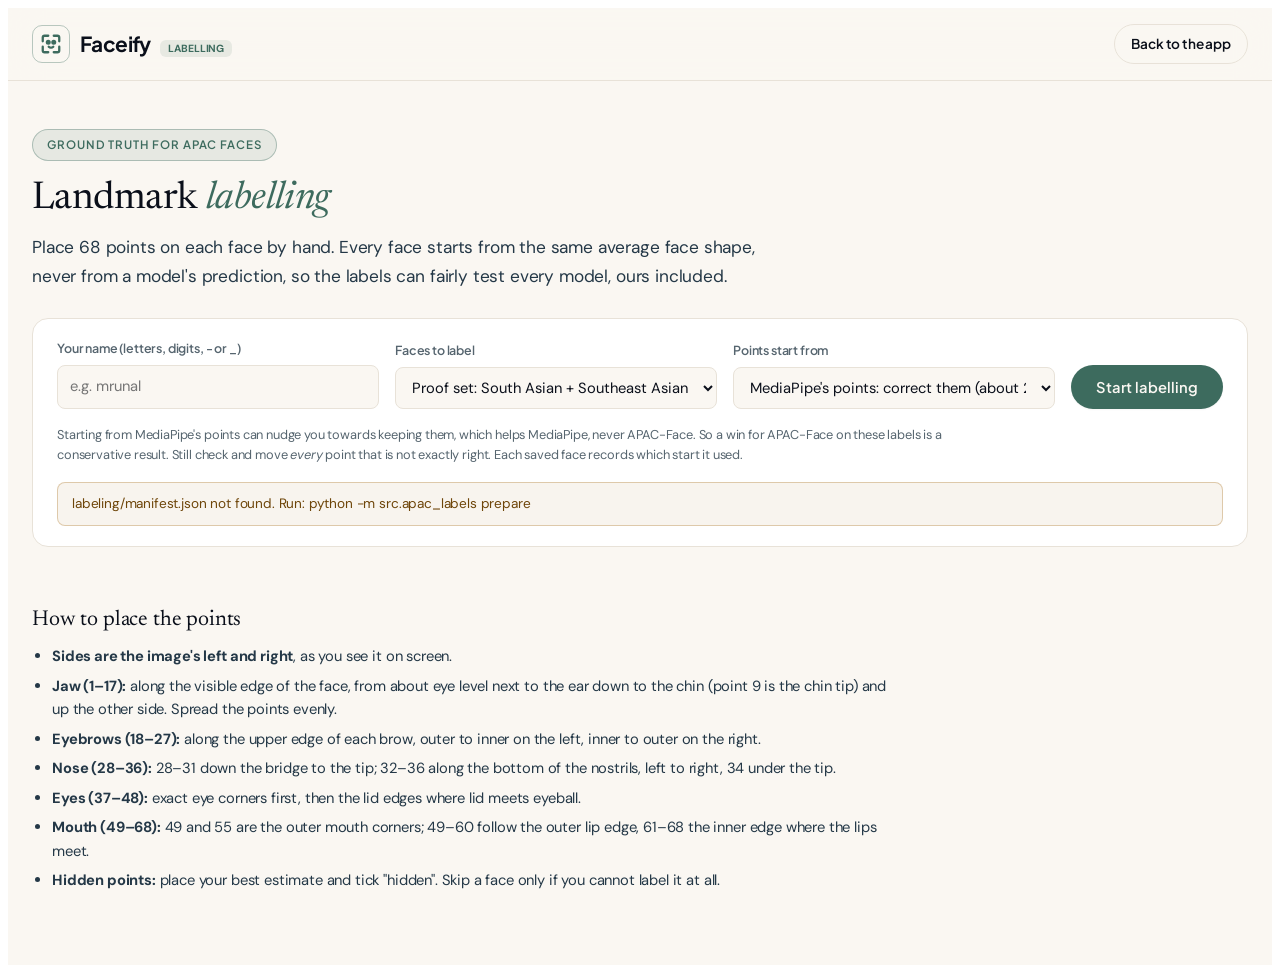
==== commit 29b1e42c: "Labelling tool: proof queue for South/Southeast Asian faces, MediaPipe start option - No public hand" ====
--- a/web/label.html
+++ b/web/label.html
@@ -55,13 +55,26 @@
       <div class="lbl-field">
         <label for="lbl-queue">Faces to label</label>
         <select id="lbl-queue">
-          <option value="priority">APAC groups + White reference (priority)</option>
+          <option value="proof">Proof set: South Asian + Southeast Asian (100 faces)</option>
+          <option value="priority">APAC groups + White reference</option>
           <option value="all">All groups</option>
           <option value="second">Second opinion: faces someone else labelled</option>
           <option value="mine">Review my saved faces</option>
         </select>
       </div>
+      <div class="lbl-field">
+        <label for="lbl-startshape">Points start from</label>
+        <select id="lbl-startshape">
+          <option value="mediapipe">MediaPipe's points: correct them (about 2x faster)</option>
+          <option value="mean_shape">An average face: place every point (neutral)</option>
+        </select>
+      </div>
       <button class="fcf-btn fcf-btn-primary" id="lbl-start">Start labelling</button>
+      <p class="lbl-start-note">
+        Starting from MediaPipe's points can nudge you towards keeping them, which helps MediaPipe, never APAC-Face.
+        So a win for APAC-Face on these labels is a conservative result. Still check and move <em>every</em>
+        point that is not exactly right. Each saved face records which start it used.
+      </p>
       <div class="lbl-server-note" id="lbl-server-note" hidden></div>
     </section>
 
--- a/web/styles/main.css
+++ b/web/styles/main.css
@@ -1395,6 +1395,23 @@
   padding: 8px 12px;
 }
 .fcf-capture-bar.active { display: flex; }
+
+/* Live measurements under the four metric cards */
+.fcf-live-strip {
+  display: grid; grid-template-columns: repeat(4, 1fr); gap: 12px; margin: -12px 0 28px;
+  background: var(--faceify-bg-darker); border: 1px solid var(--faceify-border);
+  border-radius: var(--faceify-radius-md); padding: 14px 18px;
+}
+.fcf-live-strip[hidden] { display: none; }
+.fcf-live-strip > div { display: flex; flex-direction: column; gap: 2px; }
+.fcf-live-strip .fcf-metric-label { margin-bottom: 0; }
+.fcf-live-strip strong { font-family: var(--faceify-font-display); font-weight: 400; font-size: 1.4rem; font-variant-numeric: tabular-nums; }
+.fcf-live-strip small { font-size: 0.74rem; color: var(--faceify-text-muted); }
+.fcf-gt-card .fcf-live-tag {
+  display: inline-block; margin-left: 6px; padding: 1px 6px; border-radius: 6px; font-size: 0.62rem;
+  background: rgba(239, 68, 68, 0.1); color: var(--faceify-crimson); letter-spacing: 0.06em; vertical-align: middle;
+}
+@media (max-width: 768px) { .fcf-live-strip { grid-template-columns: repeat(2, 1fr); } }
 .fcf-viewport-area.fcf-drop-hover { outline: 2px dashed var(--faceify-cyan); outline-offset: -8px; }
 
 /* Editorial details: serif sub-headings, generous section rhythm, sage focus and checkboxes */
--- a/web/styles/label.css
+++ b/web/styles/label.css
@@ -16,6 +16,7 @@
   background: var(--faceify-bg-primary); border: 1px solid var(--faceify-border);
   border-radius: var(--faceify-radius-sm); padding: 9px 12px;
 }
+.lbl-start-note { flex-basis: 100%; margin: 0; font-size: 0.8rem; color: var(--faceify-text-muted); max-width: 900px; }
 .lbl-server-note {
   flex-basis: 100%; font-size: 0.85rem; color: #6E4509;
   background: rgba(161, 102, 15, 0.07); border: 1px solid rgba(161, 102, 15, 0.3);
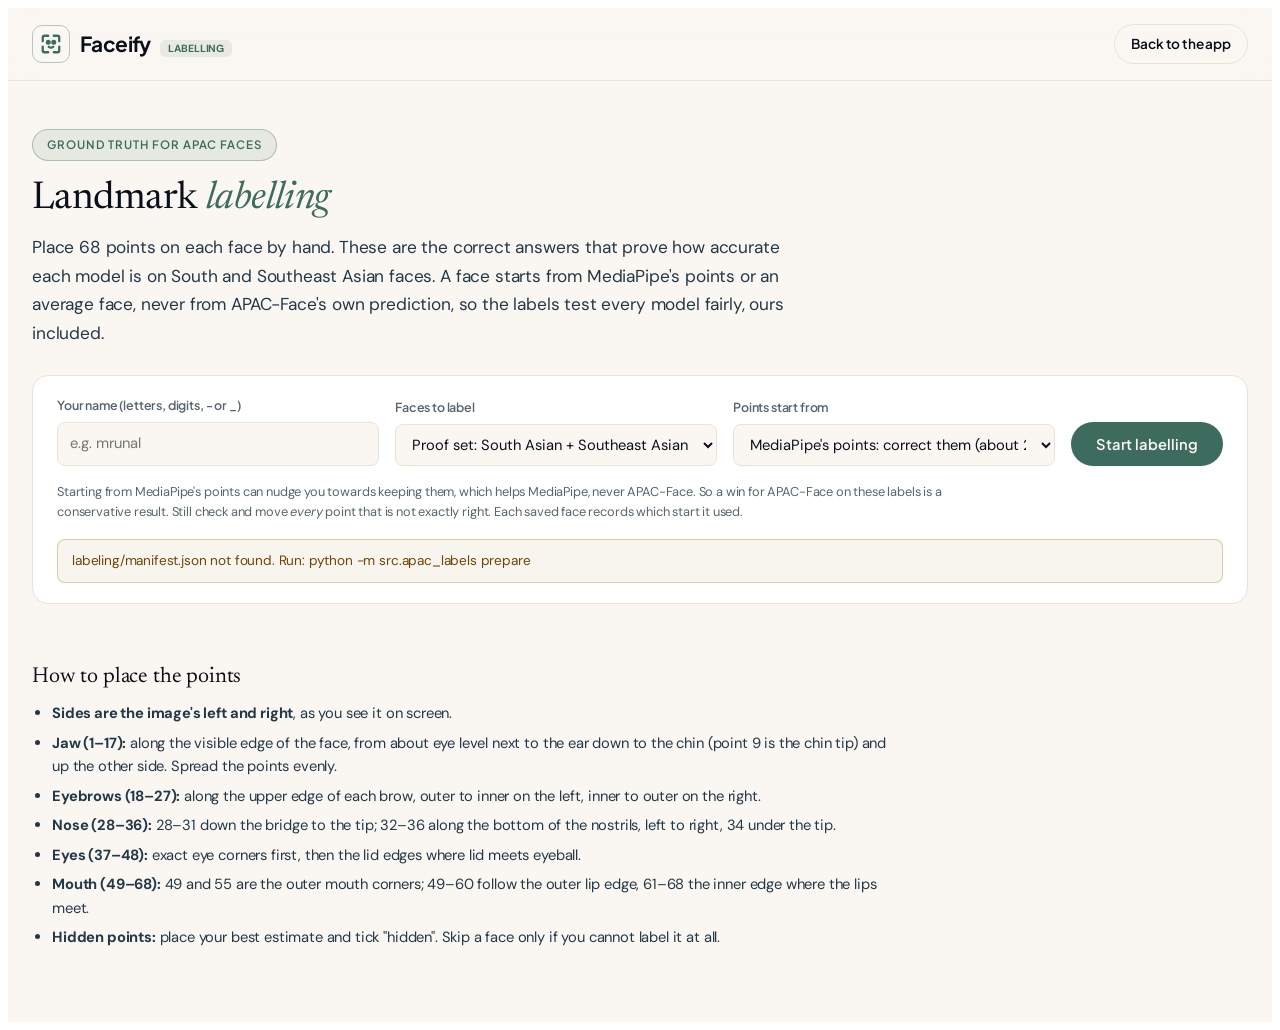
==== commit fc8b9773: "Labelling page: intro states its purpose and the current starting-shape options Co-Authored-By: Clau" ====
--- a/web/label.html
+++ b/web/label.html
@@ -41,8 +41,9 @@
       <div class="fcf-badge">Ground truth for APAC faces</div>
       <h1 class="fcf-title-md">Landmark <span class="fcf-cyan-text">labelling</span></h1>
       <p class="fcf-subtitle lbl-lead">
-        Place 68 points on each face by hand. Every face starts from the same average face shape, never from a
-        model's prediction, so the labels can fairly test every model, ours included.
+        Place 68 points on each face by hand. These are the correct answers that prove how accurate each model is on
+        South and Southeast Asian faces. A face starts from MediaPipe's points or an average face, never from
+        APAC-Face's own prediction, so the labels test every model fairly, ours included.
       </p>
     </section>
 
